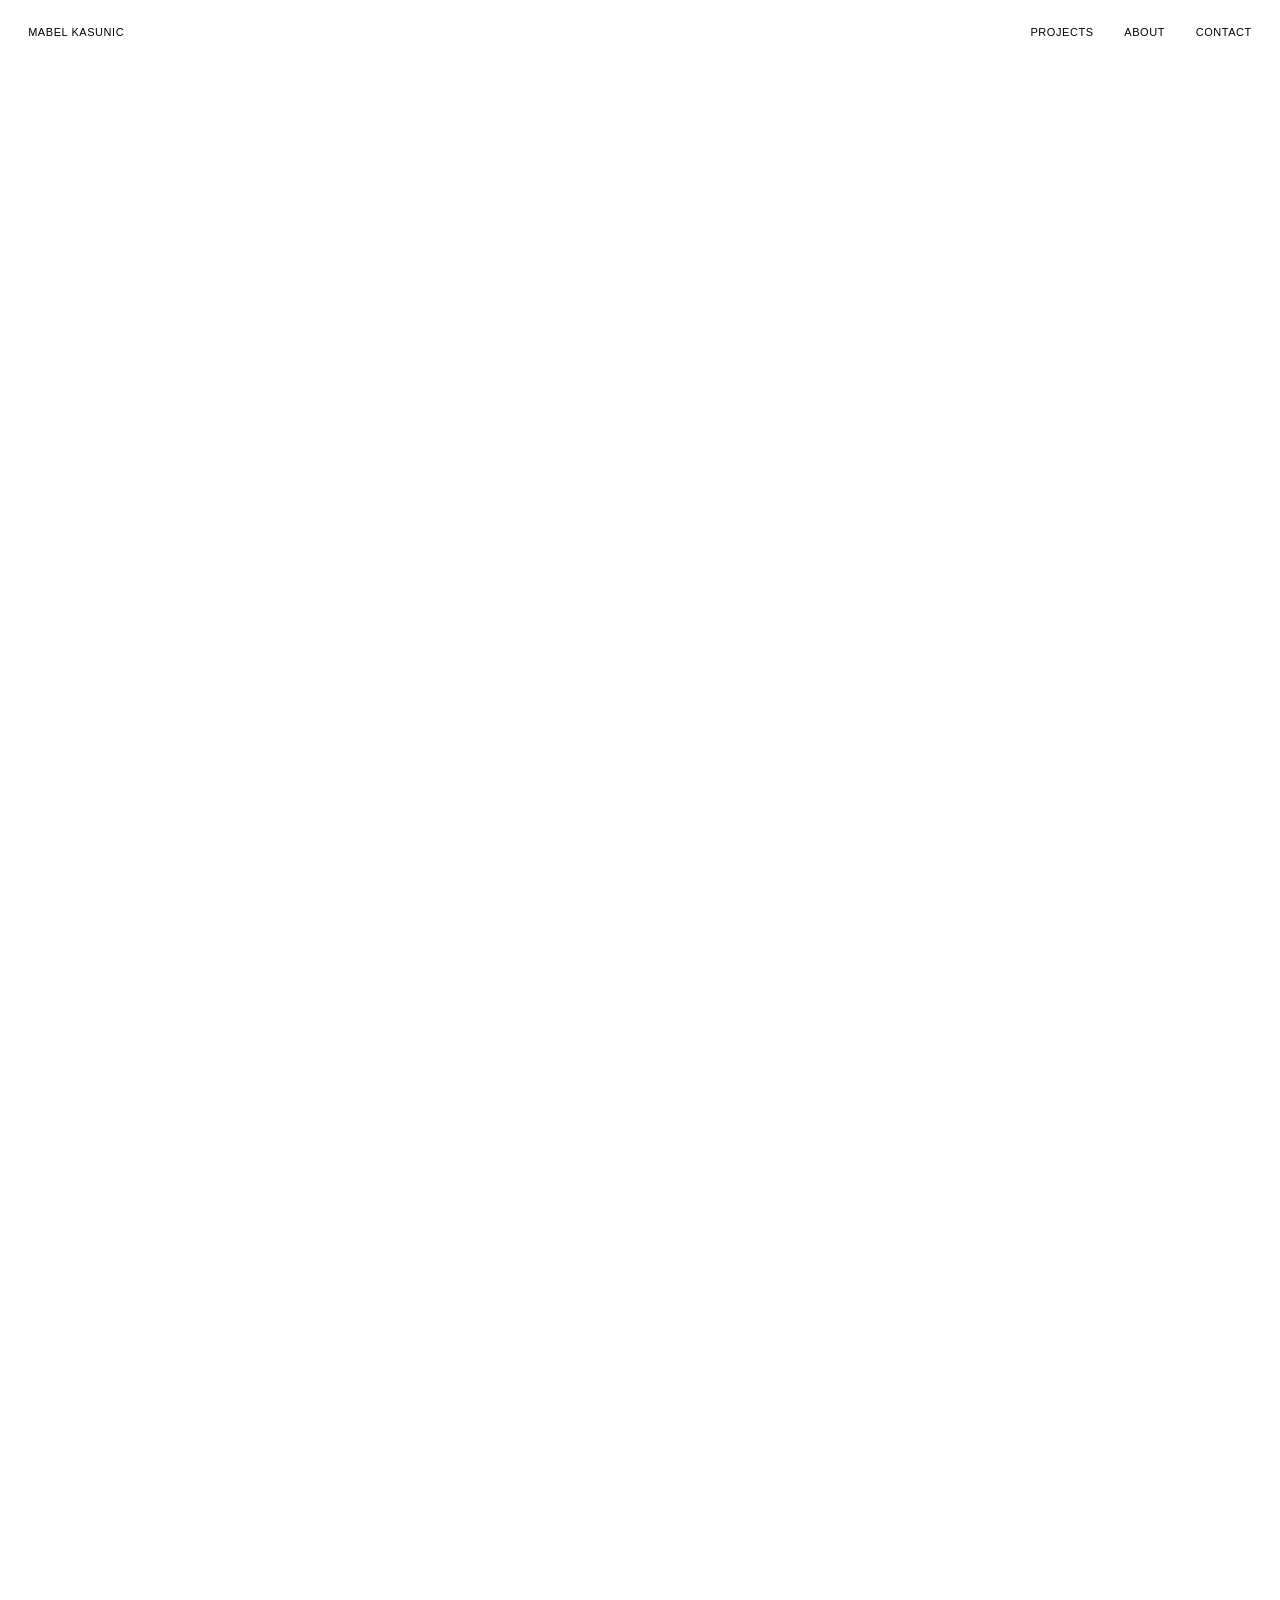
==== index.html @ e19eed20 "Link LinkedIn in footer to profile Co-Authored-By: Claude Opus 5.5 <noreply@anthropic.com> Claude-Se" ====
<!doctype html>
<html lang="en" class="no-js">
<head>
  <meta charset="utf-8">
  <meta name="viewport" content="width=device-width, initial-scale=1">
  <title>Mabel Kasunic — Product Designer</title>
  <meta name="description" content="Mabel Kasunic is a product designer and recent graduate of OCAD University.">
  <link rel="stylesheet" href="css/base.css">
  <link rel="stylesheet" href="css/home.css">
</head>
<body>
<div class="site" id="top">
  <a class="skip" href="#projects">Skip to projects</a>

  <!-- Loading screen (removed by js/main.js after it plays) -->
  <div class="loader" role="status" aria-label="Loading Mabel Kasunic portfolio">
    <div class="loader-inner">
      <div class="loader-name" aria-hidden="true">
        <span class="loader-clip"><span>Mabel</span></span>
        <span class="loader-clip"><span>Kasunic</span></span>
      </div>
      <div class="loader-bar" aria-hidden="true"><span></span></div>
      <div class="loader-meta" aria-hidden="true"><span>Product Design</span><span>Portfolio</span></div>
    </div>
  </div>

  <header class="wrap cols header">
    <a class="brand small hit" href="#top"><span class="ul">Mabel Kasunic</span></a>
    <nav class="nav-wrap" aria-label="Primary">
      <ul class="nav small">
        <li><a class="hit" href="#projects"><span class="ul">Projects</span></a></li>
        <li><a class="hit" href="#about"><span class="ul">About</span></a></li>
        <li><a class="hit" href="#contact"><span class="ul">Contact</span></a></li>
      </ul>
    </nav>
  </header>
  <div class="header-space" aria-hidden="true"></div>

  <main>
    <!-- Hero -->
    <section class="wrap hero" aria-labelledby="hero-name">
      <h1 class="name" id="hero-name">
        <span class="line"><span>MABEL</span></span>
        <span class="line"><span>KASUNIC</span></span>
      </h1>
      <figure class="hero-media">
        <img src="images/hero.jpg" alt="Mabel Kasunic sitting on a tiled wall under pink bougainvillea, overlooking terracotta rooftops and the sea">
      </figure>
      <div class="cols hero-row rv">
        <p class="hero-label small"><span>Product Designer</span><span class="mute">OCAD University 2026</span></p>
        <div class="bio">
          <p>A creative thinker passionate about bringing brands to life through thoughtful storytelling, meaningful experiences, and a strong understanding of people. With a background in design and strategy, I enjoy exploring what makes people connect with brands and turning those insights into ideas that feel authentic, engaging, and purposeful. I believe the best work starts with curiosity, empathy, and a willingness to see things differently.</p>
        </div>
        <div class="hero-cta small"><a class="hit" href="#projects"><span class="ul">Work <span class="arrow" aria-hidden="true">↓</span></span></a></div>
      </div>
    </section>

    <!-- Projects — to add one, copy an <article> block and change its link, image, title and category -->
    <section class="wrap projects" id="projects" aria-labelledby="projects-title">
      <div class="cols section-head rv">
        <h2 class="section-title" id="projects-title">Projects</h2>
        <span class="section-count small mute">Items (02)</span>
      </div>
      <div class="grid">

        <article class="card rv">
          <a class="card-link" href="https://mabelkasunic.github.io/ShopifyFront/">
            <div class="media">
              <img class="media-img" src="images/shopify-front.jpg" alt="A hand holding a laptop up against a dusk sky, its screen showing the Shopify Front logo" loading="lazy">
              <span class="tag" aria-hidden="true">Product Design</span>
            </div>
            <div class="meta">
              <span class="num">01</span>
              <h3 class="title"><span class="roll"><span class="roll-a">Shopify Front</span><span class="roll-b" aria-hidden="true">Shopify Front</span></span></h3>
              <span class="cat">Product Design</span>
            </div>
          </a>
        </article>

        <article class="card rv d1">
          <a class="card-link" href="techtank.html">
            <div class="media">
              <img class="media-img" src="images/techtank-cover-symbol.jpg" alt="The white TechTank symbol floating over a calm, misty sea" loading="lazy">
              <span class="tag" aria-hidden="true">Industrial Design</span>
            </div>
            <div class="meta">
              <span class="num">02</span>
              <h3 class="title"><span class="roll"><span class="roll-a">TechTank</span><span class="roll-b" aria-hidden="true">TechTank</span></span></h3>
              <span class="cat">Industrial Design</span>
            </div>
          </a>
        </article>

      </div>
    </section>

    <!-- About -->
    <section class="wrap about-wrap" id="about" aria-labelledby="about-title">
      <div class="cols about rv">
        <h2 class="about-label small" id="about-title">About</h2>
        <p class="about-text">Mabel Kasunic is a product designer and recent graduate of OCAD University. <span class="soft">Her work explores the intersection of physical and digital experiences, systems thinking, and human behaviour.</span></p>
      </div>
    </section>
  </main>

  <!-- Contact -->
  <footer class="wrap" id="contact">
    <div class="footer rv">
      <div class="cols footer-top">
        <h2 class="footer-label small">Contact</h2>
        <a class="mail-big" href="mailto:mabelkasunicdesign@gmail.com">mabelkasunicdesign@gmail.com<span class="arrow" aria-hidden="true">↗</span></a>
      </div>
      <div class="cols footer-bottom small">
        <span class="copy mute">© <span data-year>2026</span> Mabel Kasunic</span>
        <ul class="links">
          <li><a class="hit" href="https://www.linkedin.com/in/mabel-kasunic-691913256/" target="_blank" rel="noopener"><span class="ul">LinkedIn</span></a></li>
          <li><a class="hit" href="https://www.instagram.com/"><span class="ul">Instagram</span></a></li>
          <li><a class="hit" href="resume.html"><span class="ul">Résumé</span></a></li>
        </ul>
        <a class="top hit" href="#top"><span class="ul">Back to top ↑</span></a>
      </div>
    </div>
  </footer>
</div>
<script src="js/main.js"></script>
</body>
</html>
---- css/base.css ----
/* ==========================================================================
   Base — shared by every page
   Type: Helvetica Neue LT Pro first. If you have the licensed web font files,
   add an @font-face rule here; otherwise the stack falls back to Helvetica Neue
   / Helvetica, which look almost identical.
   ========================================================================== */

:root {
  --ink: #0A0A0A;
  --paper: #FFFFFF;
  --rule: #E6E6E6;
  --mute: #6E6E6E;
  --ease: cubic-bezier(.22, .8, .2, 1);
  --ease-io: cubic-bezier(.76, 0, .24, 1);
  --pad: clamp(16px, 2.2vw, 32px);
  --gut: clamp(12px, 1.25vw, 20px);
}

*, *::before, *::after { box-sizing: border-box; }

html { scroll-behavior: smooth; }

body {
  margin: 0;
  background: var(--paper);
  color: var(--ink);
  font-family: "Helvetica Neue LT Pro", "Helvetica Neue", Helvetica, Arial, sans-serif;
  font-size: 15px;
  line-height: 1.45;
  -webkit-font-smoothing: antialiased;
  -moz-osx-font-smoothing: grayscale;
  text-rendering: optimizeLegibility;
  font-kerning: normal;
}

a { color: var(--ink); text-decoration: none; }
img { max-width: 100%; }
::selection { background: var(--ink); color: var(--paper); }
:focus-visible { outline: 1px solid var(--ink); outline-offset: 6px; }

.wrap { max-width: 1920px; margin: 0 auto; padding-left: var(--pad); padding-right: var(--pad); }
.cols { display: grid; grid-template-columns: repeat(12, minmax(0, 1fr)); column-gap: var(--gut); }

.skip { position: absolute; left: 16px; top: -60px; z-index: 200; background: var(--ink); color: var(--paper); padding: 12px 16px; font-size: 12px; transition: top .2s; }
.skip:focus { top: 16px; color: var(--paper); }
.sr-only { position: absolute; width: 1px; height: 1px; overflow: hidden; clip: rect(0 0 0 0); white-space: nowrap; margin: -1px; }

/* Small type + link underline */
.small { font-size: 11px; font-weight: 500; letter-spacing: .05em; text-transform: uppercase; line-height: 1.35; }
.mute { color: var(--mute); }
.ul { position: relative; }
.ul::after { content: ""; position: absolute; left: 0; right: 0; bottom: -2px; height: 1px; background: currentColor; transform: scaleX(0); transform-origin: right; transition: transform .5s var(--ease); }
.ul:hover::after, .ul:focus-visible::after, a:hover > .ul::after, a:focus-visible > .ul::after { transform: scaleX(1); transform-origin: left; }
.hit { display: inline-flex; align-items: center; min-height: 44px; }
.arrow { display: inline-block; transition: transform .45s var(--ease); }

/* Header: fixed and transparent; difference blending keeps it black on light areas and white on dark ones */
.header { position: fixed; top: 0; left: 0; right: 0; z-index: 50; align-items: center; min-height: 64px; padding-top: 8px; padding-bottom: 8px; color: #FFFFFF; mix-blend-mode: difference; pointer-events: none; }
.header a, .header a:hover { color: #FFFFFF; pointer-events: auto; }
.header :focus-visible { outline-color: #FFFFFF; }
.header-space { height: 64px; }
.brand { grid-column: 1 / span 6; justify-self: start; }
.nav-wrap { grid-column: 7 / -1; }
.nav { display: flex; justify-content: flex-end; gap: clamp(20px, 2.4vw, 40px); list-style: none; margin: 0; padding: 0; }

/* Scroll reveal (js/main.js adds .is-in) */
.rv { opacity: 0; transform: translateY(24px); transition: opacity 1s var(--ease), transform 1s var(--ease); }
.rv.is-in { opacity: 1; transform: none; }
.rv.d1 { transition-delay: .1s; }
.no-js .rv { opacity: 1; transform: none; }

@media (max-width: 640px) {
  .brand { grid-column: 1 / span 5; }
  .nav-wrap { grid-column: 6 / -1; }
  .nav { gap: 16px; }
}

@media (prefers-reduced-motion: reduce) {
  html { scroll-behavior: auto; }
  *, *::before, *::after { animation-duration: .01ms !important; animation-delay: 0s !important; transition-duration: .01ms !important; transition-delay: 0s !important; }
  .rv { opacity: 1; transform: none; }
}
---- css/home.css ----
/* ==========================================================================
   Home page (index.html)
   ========================================================================== */

/* Loading screen */
.loader { position: fixed; inset: 0; z-index: 100; background: var(--paper); display: flex; align-items: center; justify-content: center; transition: transform .9s var(--ease-io); }
.loader.is-out { transform: translateY(-100%); }
.loader-inner { display: flex; flex-direction: column; gap: 18px; width: min(320px, 70vw); }
.loader-name { display: flex; gap: .3em; font-size: 15px; font-weight: 500; letter-spacing: .02em; text-transform: uppercase; line-height: 1.3; }
.loader-clip { display: block; overflow: hidden; }
.loader-clip > span { display: block; transform: translateY(105%); animation: rise .8s var(--ease) forwards; }
.loader-clip:nth-child(2) > span { animation-delay: .08s; }
.loader-bar { height: 1px; background: #E2E2E2; overflow: hidden; }
.loader-bar > span { display: block; height: 100%; background: var(--ink); transform: scaleX(0); transform-origin: left; animation: fill 1.2s .2s var(--ease-io) forwards; }
.loader-meta { display: flex; justify-content: space-between; font-size: 11px; letter-spacing: .06em; text-transform: uppercase; color: #6B6B6B; opacity: 0; animation: fade .6s .35s forwards; }
@keyframes rise { to { transform: translateY(0); } }
@keyframes fill { to { transform: scaleX(1); } }
@keyframes fade { to { opacity: 1; } }

/* Hero */
.hero { padding-top: clamp(56px, 11vw, 180px); padding-bottom: clamp(64px, 8vw, 128px); }
/* The name was set to 183px on the canvas; this keeps 183px on large screens and scales down so it never runs off a phone. */
.name { margin: 0 0 0 -.04em; font-weight: 500; font-size: min(183px, calc((100vw - 2 * var(--pad)) / 7.45)); line-height: 1; letter-spacing: -.05em; white-space: nowrap; display: flex; gap: .2em; }
.line { display: block; overflow: hidden; padding-top: .06em; padding-bottom: .04em; padding-right: .02em; }
.line > span { display: block; transform: translateY(110%); transition: transform 1.15s var(--ease); }
.line:nth-child(2) > span { transition-delay: .06s; }
.is-ready .line > span { transform: translateY(0); }
.hero-media { margin: clamp(16px, 2vw, 32px) 0 0; position: relative; overflow: hidden; aspect-ratio: 16 / 9; background: #F3F3F2; clip-path: inset(100% 0 0 0); transition: clip-path 1.3s .15s var(--ease-io); }
.hero-media img { position: absolute; inset: 0; width: 100%; height: 100%; object-fit: cover; object-position: 35% 55%; display: block; transform: scale(1.12); transition: transform 1.8s .15s var(--ease); }
.is-ready .hero-media { clip-path: inset(0 0 0 0); }
.is-ready .hero-media img { transform: scale(1); }
.hero-row { margin-top: clamp(40px, 5vw, 80px); padding-top: 16px; border-top: 1px solid var(--ink); row-gap: 24px; }
.hero-label { grid-column: 1 / span 3; margin: 0; display: flex; flex-direction: column; gap: 2px; }
.bio { grid-column: 7 / span 5; display: flex; flex-direction: column; gap: 28px; }
.bio p { margin: 0; font-size: clamp(16px, 1.3vw, 20px); line-height: 1.42; letter-spacing: -.006em; font-weight: 400; max-width: 36em; text-wrap: pretty; }
.hero-cta { grid-column: 12 / span 1; display: flex; justify-content: flex-end; align-items: flex-start; }
.hero-cta a:hover .arrow { transform: translateY(3px); }

/* Projects */
.projects { padding-bottom: clamp(96px, 12vw, 200px); }
.section-head { align-items: end; padding-bottom: 14px; border-bottom: 1px solid var(--rule); margin-bottom: var(--gut); }
.section-title { grid-column: 1 / span 9; margin: 0; font-size: clamp(36px, 5.2vw, 96px); font-weight: 500; letter-spacing: -.045em; line-height: 1; padding-top: .06em; }
.section-count { grid-column: 10 / -1; text-align: right; padding-bottom: .4em; }
.grid { display: grid; grid-template-columns: repeat(2, minmax(0, 1fr)); column-gap: var(--gut); row-gap: clamp(48px, 6vw, 104px); }
.card-link { display: flex; flex-direction: column; gap: 12px; }
.media { position: relative; overflow: hidden; background: #F3F3F2; aspect-ratio: 3 / 2; }
.media-img { position: absolute; inset: 0; width: 100%; height: 100%; object-fit: cover; display: block; transform: scale(1.06); transition: transform 1.6s var(--ease); }
.card.is-in .media-img { transform: scale(1); }
.card.is-in .card-link:hover .media-img, .card.is-in .card-link:focus-visible .media-img { transform: scale(1.03); transition-duration: 1.1s; }
.tag { position: absolute; right: 12px; bottom: 12px; background: var(--paper); padding: 5px 8px; font-size: 10px; font-weight: 500; letter-spacing: .06em; text-transform: uppercase; line-height: 1.3; opacity: 0; transform: translateY(6px); transition: opacity .45s var(--ease), transform .45s var(--ease); }
.card-link:hover .tag, .card-link:focus-visible .tag { opacity: 1; transform: none; }
.meta { display: grid; grid-template-columns: minmax(0, 1fr) auto; align-items: baseline; column-gap: 16px; row-gap: 2px; padding-bottom: 12px; border-bottom: 1px solid var(--rule); transition: border-color .5s var(--ease); }
.card-link:hover .meta, .card-link:focus-visible .meta { border-color: var(--ink); }
.num { grid-column: 1 / -1; font-size: 11px; color: var(--mute); font-variant-numeric: tabular-nums; letter-spacing: .02em; }
.title { margin: 0; font-size: 13px; font-weight: 500; letter-spacing: .03em; text-transform: uppercase; line-height: 1.3; }
.roll { display: inline-grid; overflow: hidden; vertical-align: top; }
.roll > span { grid-area: 1 / 1; transition: transform .55s var(--ease); }
.roll-b { transform: translateY(105%); }
.card-link:hover .roll-a, .card-link:focus-visible .roll-a { transform: translateY(-105%); }
.card-link:hover .roll-b, .card-link:focus-visible .roll-b { transform: translateY(0); }
.cat { font-size: 11px; color: var(--mute); text-align: right; letter-spacing: .02em; }

/* About */
.about-wrap { padding-bottom: clamp(96px, 12vw, 200px); }
.about { padding-top: 16px; border-top: 1px solid var(--rule); row-gap: 24px; }
.about-label { grid-column: 1 / span 3; margin: 0; }
.about-text { grid-column: 4 / span 8; margin: 0; font-size: clamp(24px, 2.7vw, 44px); line-height: 1.12; letter-spacing: -.032em; font-weight: 400; text-wrap: pretty; max-width: 22em; }
.about-text .soft { color: var(--mute); }

/* Footer */
.footer { border-top: 1px solid var(--ink); padding-top: 16px; padding-bottom: 20px; display: flex; flex-direction: column; gap: clamp(64px, 9vw, 160px); }
.footer-top { row-gap: 24px; }
.footer-label { grid-column: 1 / span 3; margin: 0; }
.mail-big { grid-column: 4 / -1; justify-self: start; font-size: clamp(26px, 3.9vw, 64px); font-weight: 500; letter-spacing: -.04em; line-height: 1.05; display: inline-flex; align-items: baseline; gap: .2em; position: relative; overflow-wrap: anywhere; padding-bottom: .06em; }
.mail-big::after { content: ""; position: absolute; left: 0; right: 0; bottom: 0; height: 1px; background: var(--ink); transform: scaleX(0); transform-origin: right; transition: transform .7s var(--ease); }
.mail-big:hover::after, .mail-big:focus-visible::after { transform: scaleX(1); transform-origin: left; }
.mail-big .arrow { font-size: .55em; transition: transform .5s var(--ease); }
.mail-big:hover .arrow { transform: translate(4px, -4px); }
.footer-bottom { align-items: center; row-gap: 8px; }
.links { grid-column: 4 / span 6; display: flex; gap: clamp(20px, 2.4vw, 40px); flex-wrap: wrap; list-style: none; margin: 0; padding: 0; }
.copy { grid-column: 1 / span 3; }
.top { grid-column: 10 / -1; justify-self: end; }

@media (max-width: 900px) {
  .bio { grid-column: 4 / -1; }
  .hero-cta { grid-column: 4 / -1; justify-content: flex-start; }
}
@media (max-width: 640px) {
  .hero-label, .bio, .hero-cta, .about-label, .about-text, .footer-label, .mail-big, .section-title, .section-count, .links, .copy, .top { grid-column: 1 / -1; }
  .section-count { text-align: left; }
  .top { justify-self: start; }
  .grid { grid-template-columns: minmax(0, 1fr); }
  .hero-media { aspect-ratio: 4 / 5; }
  .hero-media img { object-position: 30% 50%; }
  .tag { opacity: 1; transform: none; }
}
@media (hover: none) { .tag { opacity: 1; transform: none; } }
@media (prefers-reduced-motion: reduce) {
  .line > span { transform: none; }
  .hero-media { clip-path: none; }
  .hero-media img, .media-img { transform: none; }
}
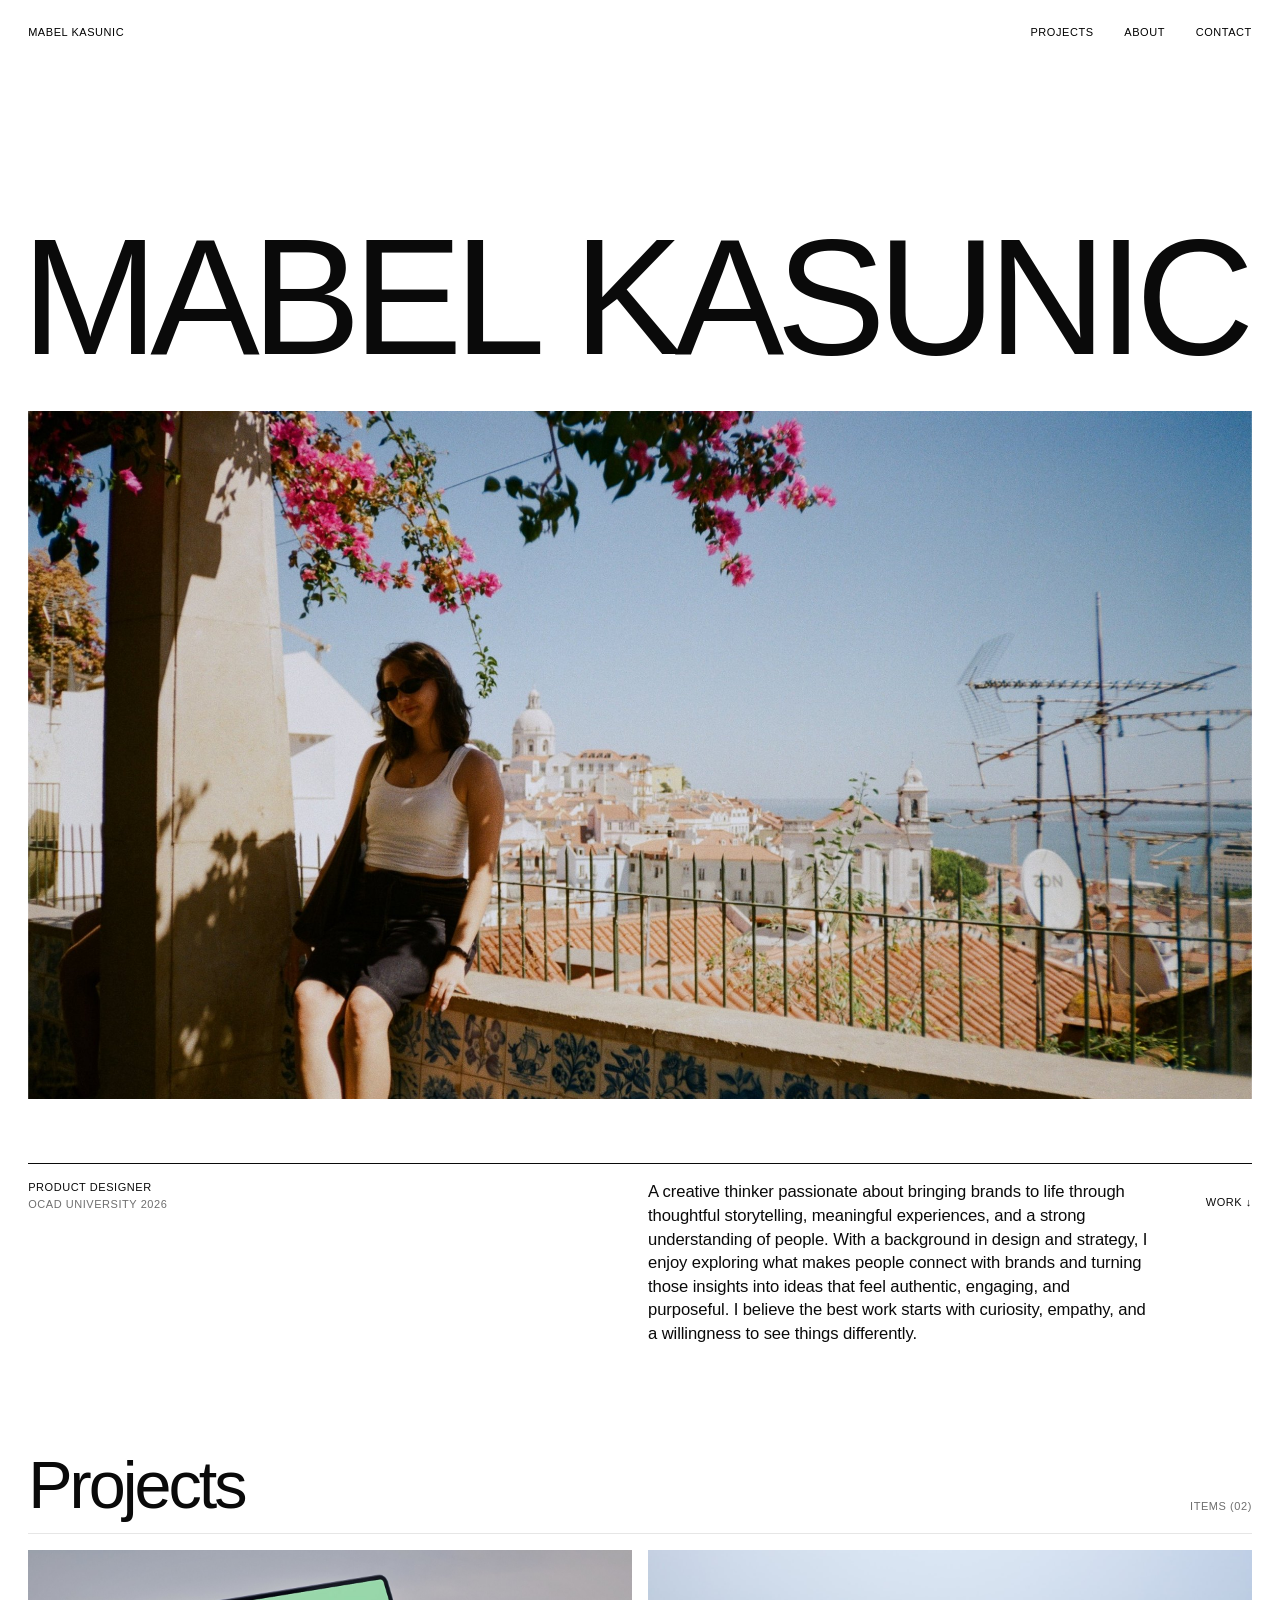
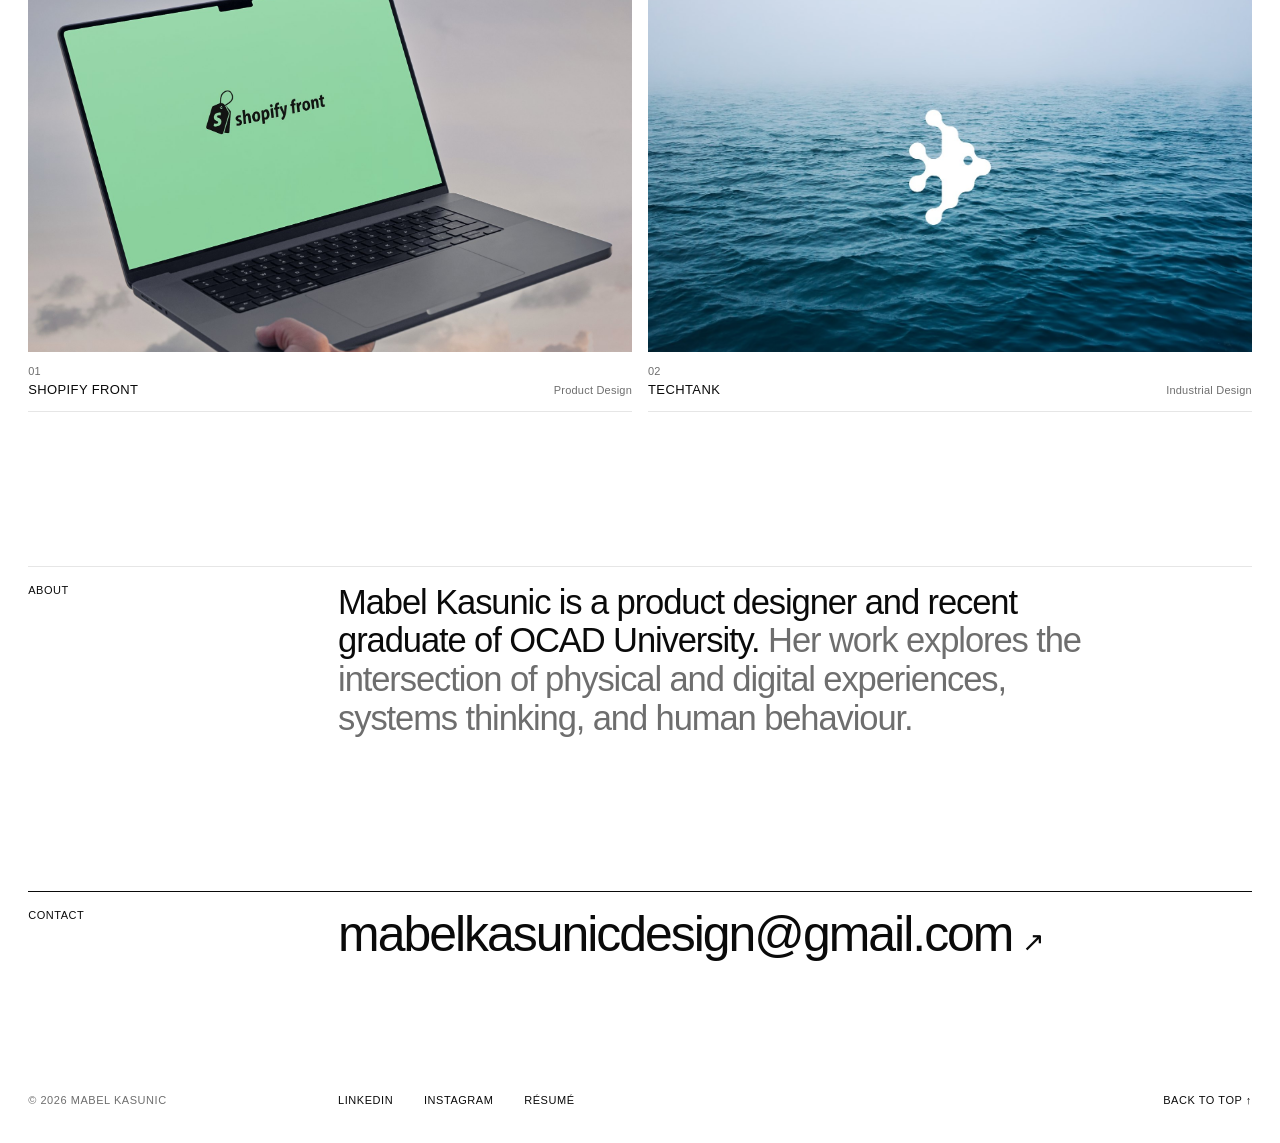
==== commit cd1f35fe: "Add hover underline to home page name A hand-drawn brush stroke under "MABEL KASUNIC" wipes in from " ====
--- a/index.html
+++ b/index.html
@@ -29,7 +29,7 @@
     <nav class="nav-wrap" aria-label="Primary">
       <ul class="nav small">
         <li><a class="hit" href="#projects"><span class="ul">Projects</span></a></li>
-        <li><a class="hit" href="#about"><span class="ul">About</span></a></li>
+        <li><a class="hit" href="about.html"><span class="ul">About</span></a></li>
         <li><a class="hit" href="#contact"><span class="ul">Contact</span></a></li>
       </ul>
     </nav>
@@ -42,6 +42,7 @@
       <h1 class="name" id="hero-name">
         <span class="line"><span>MABEL</span></span>
         <span class="line"><span>KASUNIC</span></span>
+        <img class="name-underline" src="images/name-underline.png" alt="" aria-hidden="true" draggable="false">
       </h1>
       <figure class="hero-media">
         <img src="images/hero.jpg" alt="Mabel Kasunic sitting on a tiled wall under pink bougainvillea, overlooking terracotta rooftops and the sea">
--- a/css/base.css
+++ b/css/base.css
@@ -74,6 +74,18 @@
   .nav-wrap { grid-column: 6 / -1; }
   .nav { gap: 16px; }
 }
+/* Small phones: name and links share the row without touching */
+@media (max-width: 480px) {
+  .header { grid-template-columns: auto minmax(0, 1fr); column-gap: 16px; }
+  .brand { grid-column: 1; }
+  .nav-wrap { grid-column: 2; }
+  .nav { gap: 14px; }
+  .header .small { font-size: 10px; letter-spacing: .04em; }
+}
+@media (max-width: 340px) {
+  .nav { gap: 10px; }
+  .header .small { letter-spacing: .02em; }
+}
 
 @media (prefers-reduced-motion: reduce) {
   html { scroll-behavior: auto; }
--- a/css/home.css
+++ b/css/home.css
@@ -19,12 +19,17 @@
 
 /* Hero */
 .hero { padding-top: clamp(56px, 11vw, 180px); padding-bottom: clamp(64px, 8vw, 128px); }
-/* The name was set to 183px on the canvas; this keeps 183px on large screens and scales down so it never runs off a phone. */
-.name { margin: 0 0 0 -.04em; font-weight: 500; font-size: min(183px, calc((100vw - 2 * var(--pad)) / 7.45)); line-height: 1; letter-spacing: -.05em; white-space: nowrap; display: flex; gap: .2em; }
+/* The name always fills the content width: it scales down on phones and up on large screens (capped at 250px). */
+.name { margin: 0 0 0 -.04em; font-weight: 500; font-size: min(250px, calc((100vw - 2 * var(--pad)) / 7.45)); line-height: 1; letter-spacing: -.05em; white-space: nowrap; display: flex; gap: .2em; }
 .line { display: block; overflow: hidden; padding-top: .06em; padding-bottom: .04em; padding-right: .02em; }
 .line > span { display: block; transform: translateY(110%); transition: transform 1.15s var(--ease); }
 .line:nth-child(2) > span { transition-delay: .06s; }
 .is-ready .line > span { transform: translateY(0); }
+/* Hand-drawn underline under the name: wipes in left to right on hover */
+.name { position: relative; isolation: isolate; }
+.name-underline { position: absolute; left: 0; top: .95em; width: 100%; height: .12em; z-index: -1; pointer-events: none; user-select: none; clip-path: inset(0 100% 0 0); transition: clip-path .7s cubic-bezier(.65, 0, .35, 1); }
+.name:hover .name-underline { clip-path: inset(0 0 0 0); }
+@media (hover: none) { .name-underline { clip-path: inset(0 0 0 0); } }
 .hero-media { margin: clamp(16px, 2vw, 32px) 0 0; position: relative; overflow: hidden; aspect-ratio: 16 / 9; background: #F3F3F2; clip-path: inset(100% 0 0 0); transition: clip-path 1.3s .15s var(--ease-io); }
 .hero-media img { position: absolute; inset: 0; width: 100%; height: 100%; object-fit: cover; object-position: 35% 55%; display: block; transform: scale(1.12); transition: transform 1.8s .15s var(--ease); }
 .is-ready .hero-media { clip-path: inset(0 0 0 0); }
@@ -93,6 +98,8 @@
   .hero-media { aspect-ratio: 4 / 5; }
   .hero-media img { object-position: 30% 50%; }
   .tag { opacity: 1; transform: none; }
+  /* Email scales to stay on one line */
+  .mail-big { font-size: calc((100vw - 2 * var(--pad)) / 15.8); white-space: nowrap; overflow-wrap: normal; }
 }
 @media (hover: none) { .tag { opacity: 1; transform: none; } }
 @media (prefers-reduced-motion: reduce) {
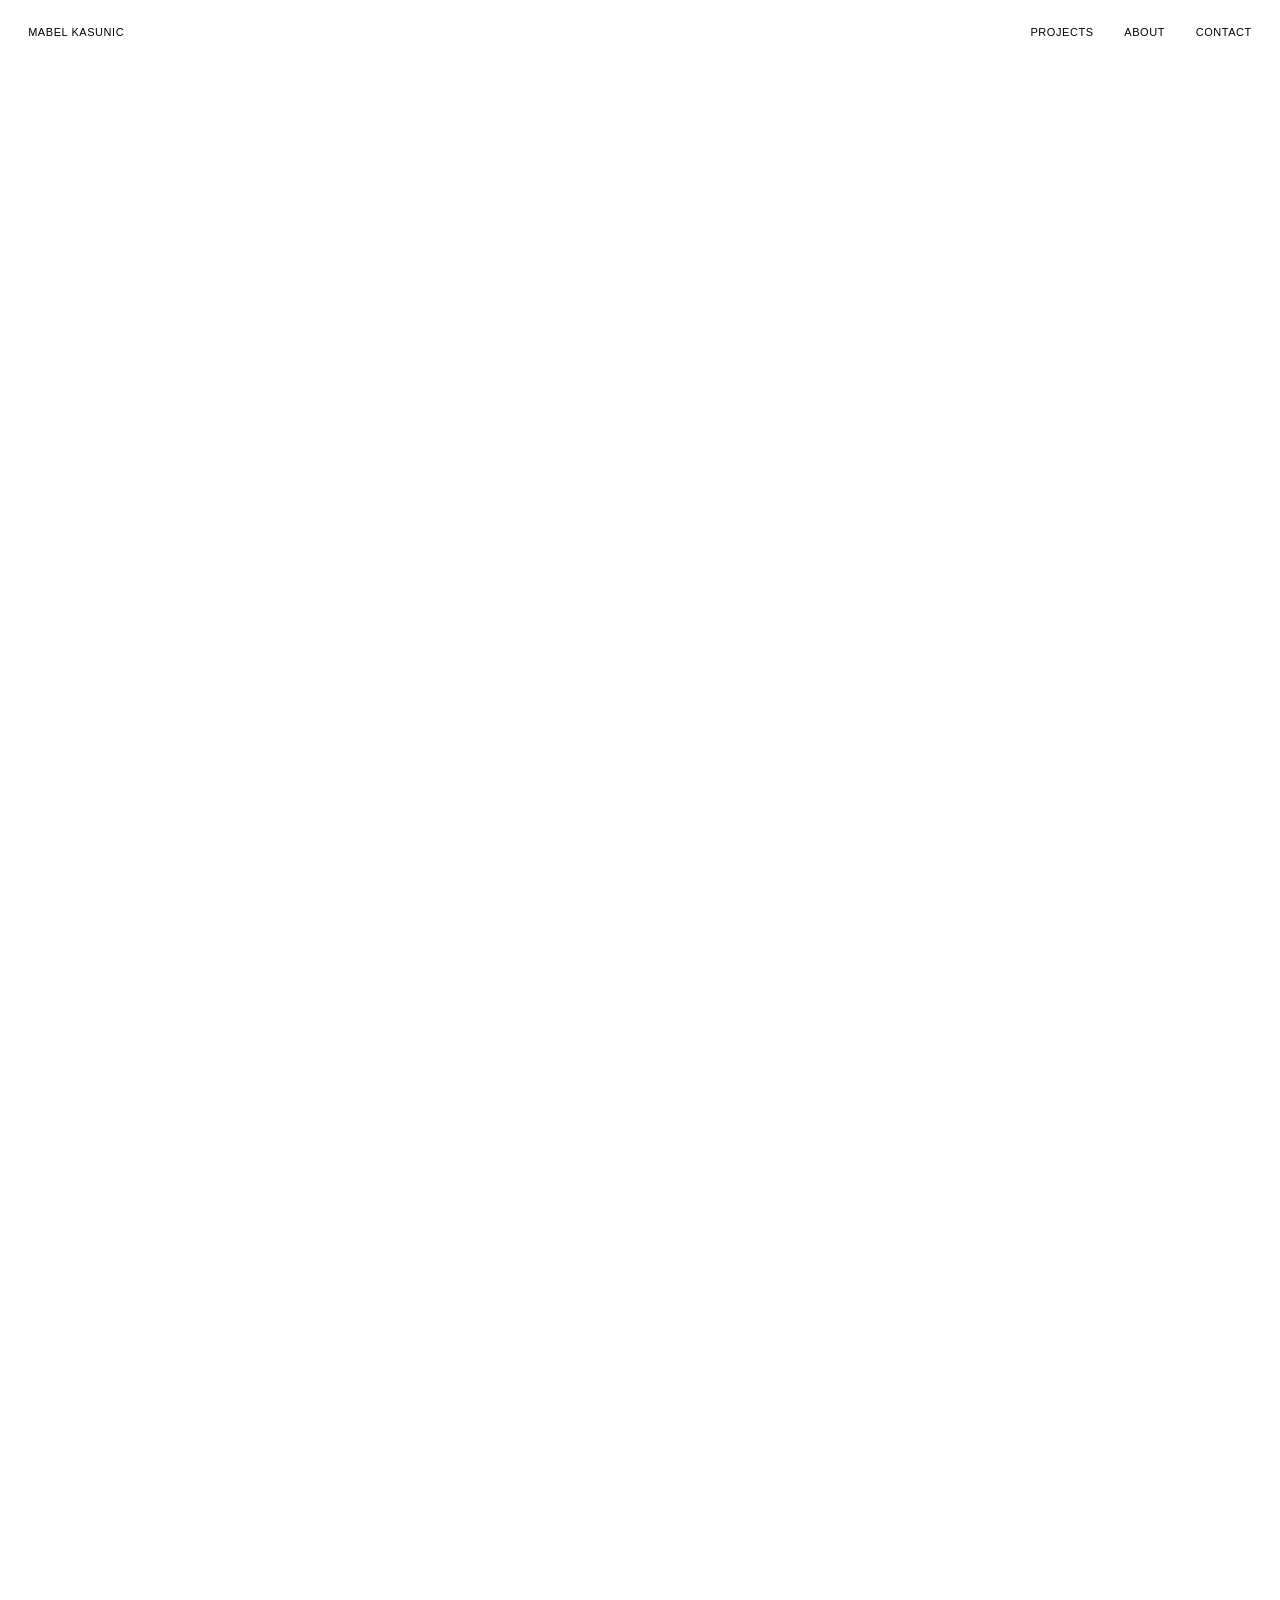
==== commit 05b16dfb: "Remove hover underline from home page name Co-Authored-By: Claude Opus 5.5 <noreply@anthropic.com> C" ====
--- a/index.html
+++ b/index.html
@@ -42,7 +42,6 @@
       <h1 class="name" id="hero-name">
         <span class="line"><span>MABEL</span></span>
         <span class="line"><span>KASUNIC</span></span>
-        <img class="name-underline" src="images/name-underline.png" alt="" aria-hidden="true" draggable="false">
       </h1>
       <figure class="hero-media">
         <img src="images/hero.jpg" alt="Mabel Kasunic sitting on a tiled wall under pink bougainvillea, overlooking terracotta rooftops and the sea">
--- a/css/home.css
+++ b/css/home.css
@@ -25,11 +25,6 @@
 .line > span { display: block; transform: translateY(110%); transition: transform 1.15s var(--ease); }
 .line:nth-child(2) > span { transition-delay: .06s; }
 .is-ready .line > span { transform: translateY(0); }
-/* Hand-drawn underline under the name: wipes in left to right on hover */
-.name { position: relative; isolation: isolate; }
-.name-underline { position: absolute; left: 0; top: .95em; width: 100%; height: .12em; z-index: -1; pointer-events: none; user-select: none; clip-path: inset(0 100% 0 0); transition: clip-path .7s cubic-bezier(.65, 0, .35, 1); }
-.name:hover .name-underline { clip-path: inset(0 0 0 0); }
-@media (hover: none) { .name-underline { clip-path: inset(0 0 0 0); } }
 .hero-media { margin: clamp(16px, 2vw, 32px) 0 0; position: relative; overflow: hidden; aspect-ratio: 16 / 9; background: #F3F3F2; clip-path: inset(100% 0 0 0); transition: clip-path 1.3s .15s var(--ease-io); }
 .hero-media img { position: absolute; inset: 0; width: 100%; height: 100%; object-fit: cover; object-position: 35% 55%; display: block; transform: scale(1.12); transition: transform 1.8s .15s var(--ease); }
 .is-ready .hero-media { clip-path: inset(0 0 0 0); }
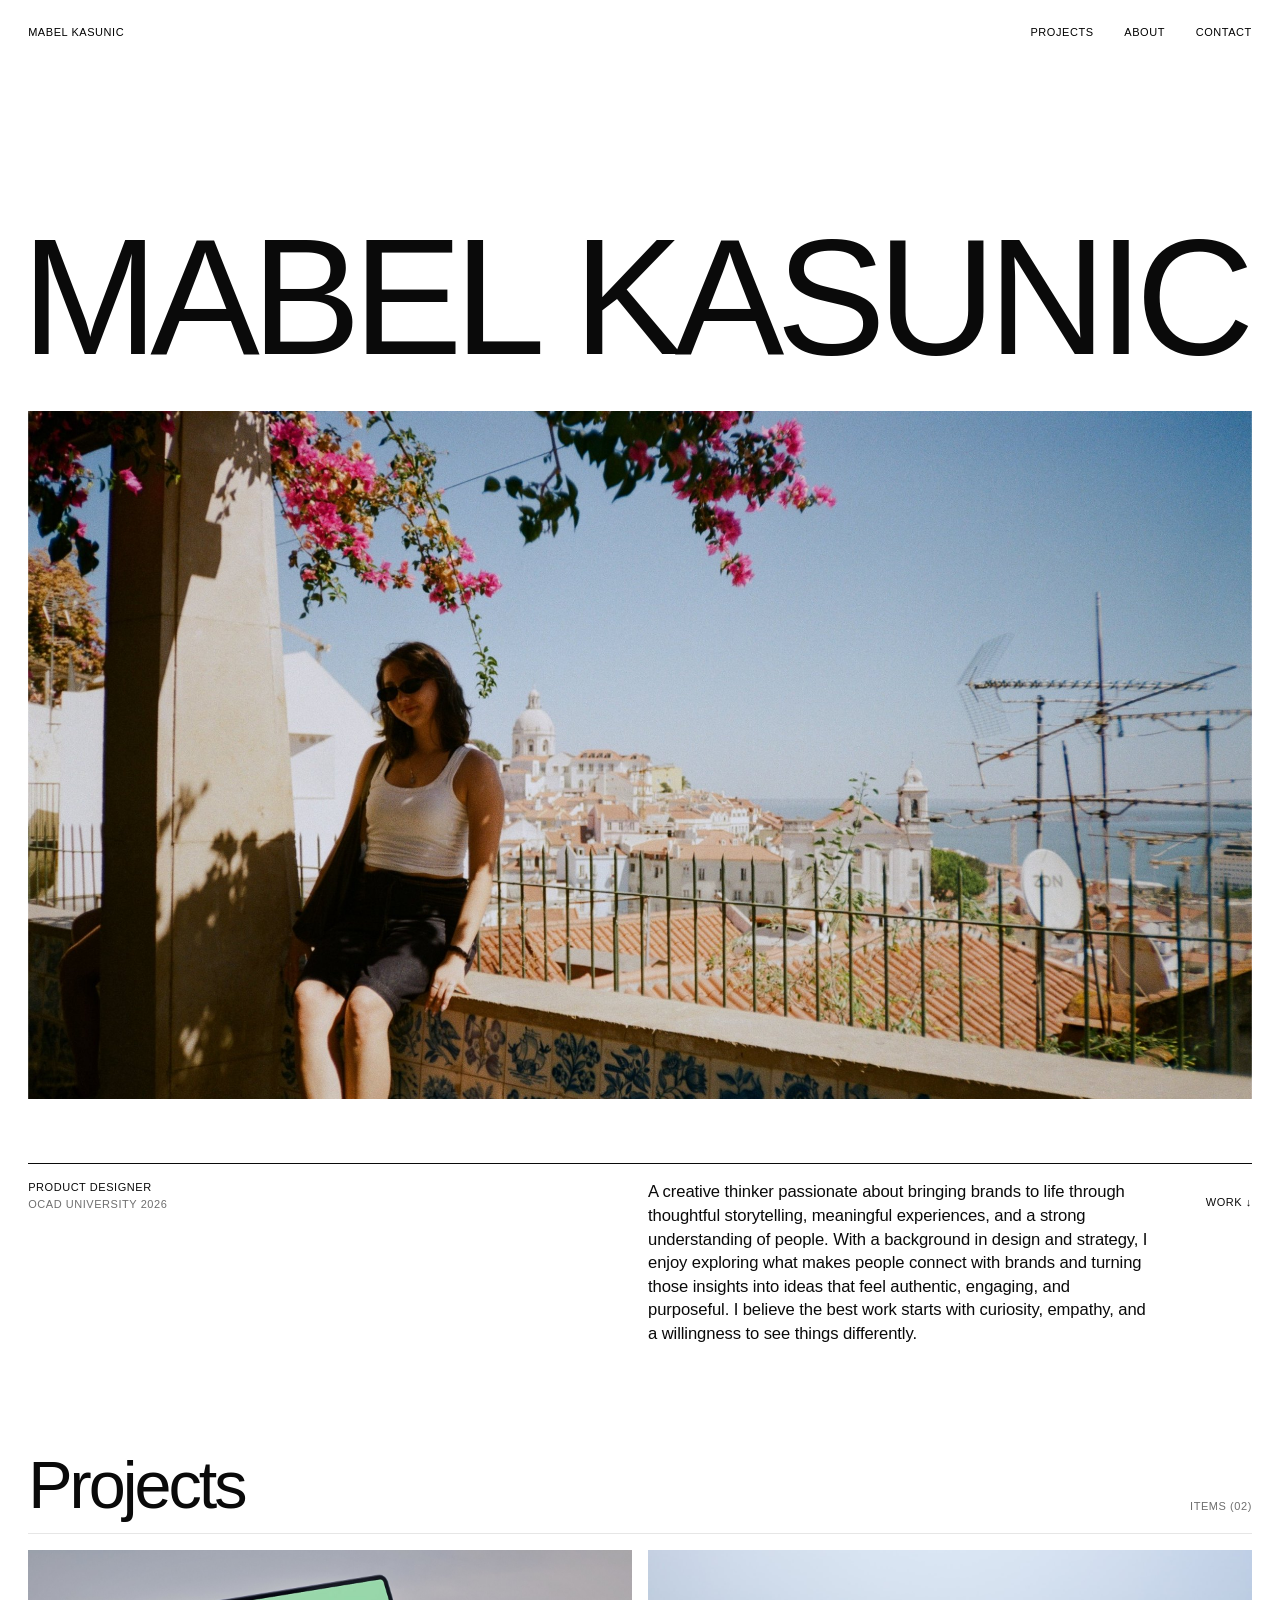
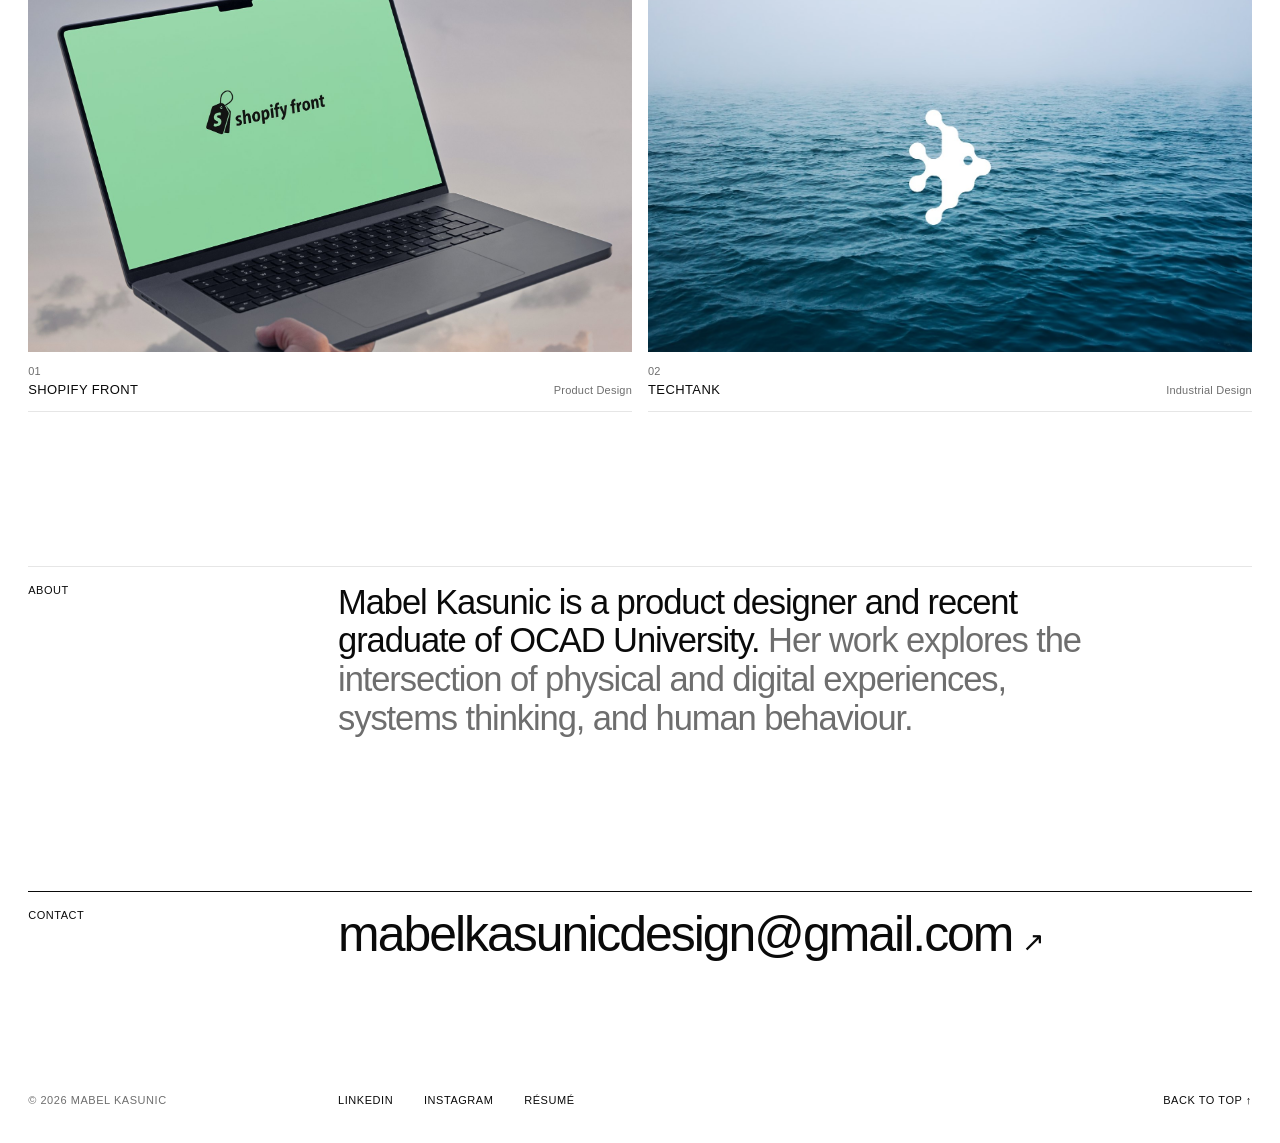
==== commit 3e6683b5: "Add hover underline to home page name (new brush stroke) The new hand-drawn stroke under "MABEL KASU" ====
--- a/index.html
+++ b/index.html
@@ -42,6 +42,7 @@
       <h1 class="name" id="hero-name">
         <span class="line"><span>MABEL</span></span>
         <span class="line"><span>KASUNIC</span></span>
+        <img class="name-underline" src="images/name-underline.png" alt="" aria-hidden="true" draggable="false">
       </h1>
       <figure class="hero-media">
         <img src="images/hero.jpg" alt="Mabel Kasunic sitting on a tiled wall under pink bougainvillea, overlooking terracotta rooftops and the sea">
--- a/css/home.css
+++ b/css/home.css
@@ -25,6 +25,11 @@
 .line > span { display: block; transform: translateY(110%); transition: transform 1.15s var(--ease); }
 .line:nth-child(2) > span { transition-delay: .06s; }
 .is-ready .line > span { transform: translateY(0); }
+/* Hand-drawn underline under the name: wipes in left to right on hover */
+.name { position: relative; isolation: isolate; }
+.name-underline { position: absolute; left: 0; top: .95em; width: 100%; height: .12em; z-index: -1; pointer-events: none; user-select: none; clip-path: inset(0 100% 0 0); transition: clip-path .7s cubic-bezier(.65, 0, .35, 1); }
+.name:hover .name-underline { clip-path: inset(0 0 0 0); }
+@media (hover: none) { .name-underline { clip-path: inset(0 0 0 0); } }
 .hero-media { margin: clamp(16px, 2vw, 32px) 0 0; position: relative; overflow: hidden; aspect-ratio: 16 / 9; background: #F3F3F2; clip-path: inset(100% 0 0 0); transition: clip-path 1.3s .15s var(--ease-io); }
 .hero-media img { position: absolute; inset: 0; width: 100%; height: 100%; object-fit: cover; object-position: 35% 55%; display: block; transform: scale(1.12); transition: transform 1.8s .15s var(--ease); }
 .is-ready .hero-media { clip-path: inset(0 0 0 0); }
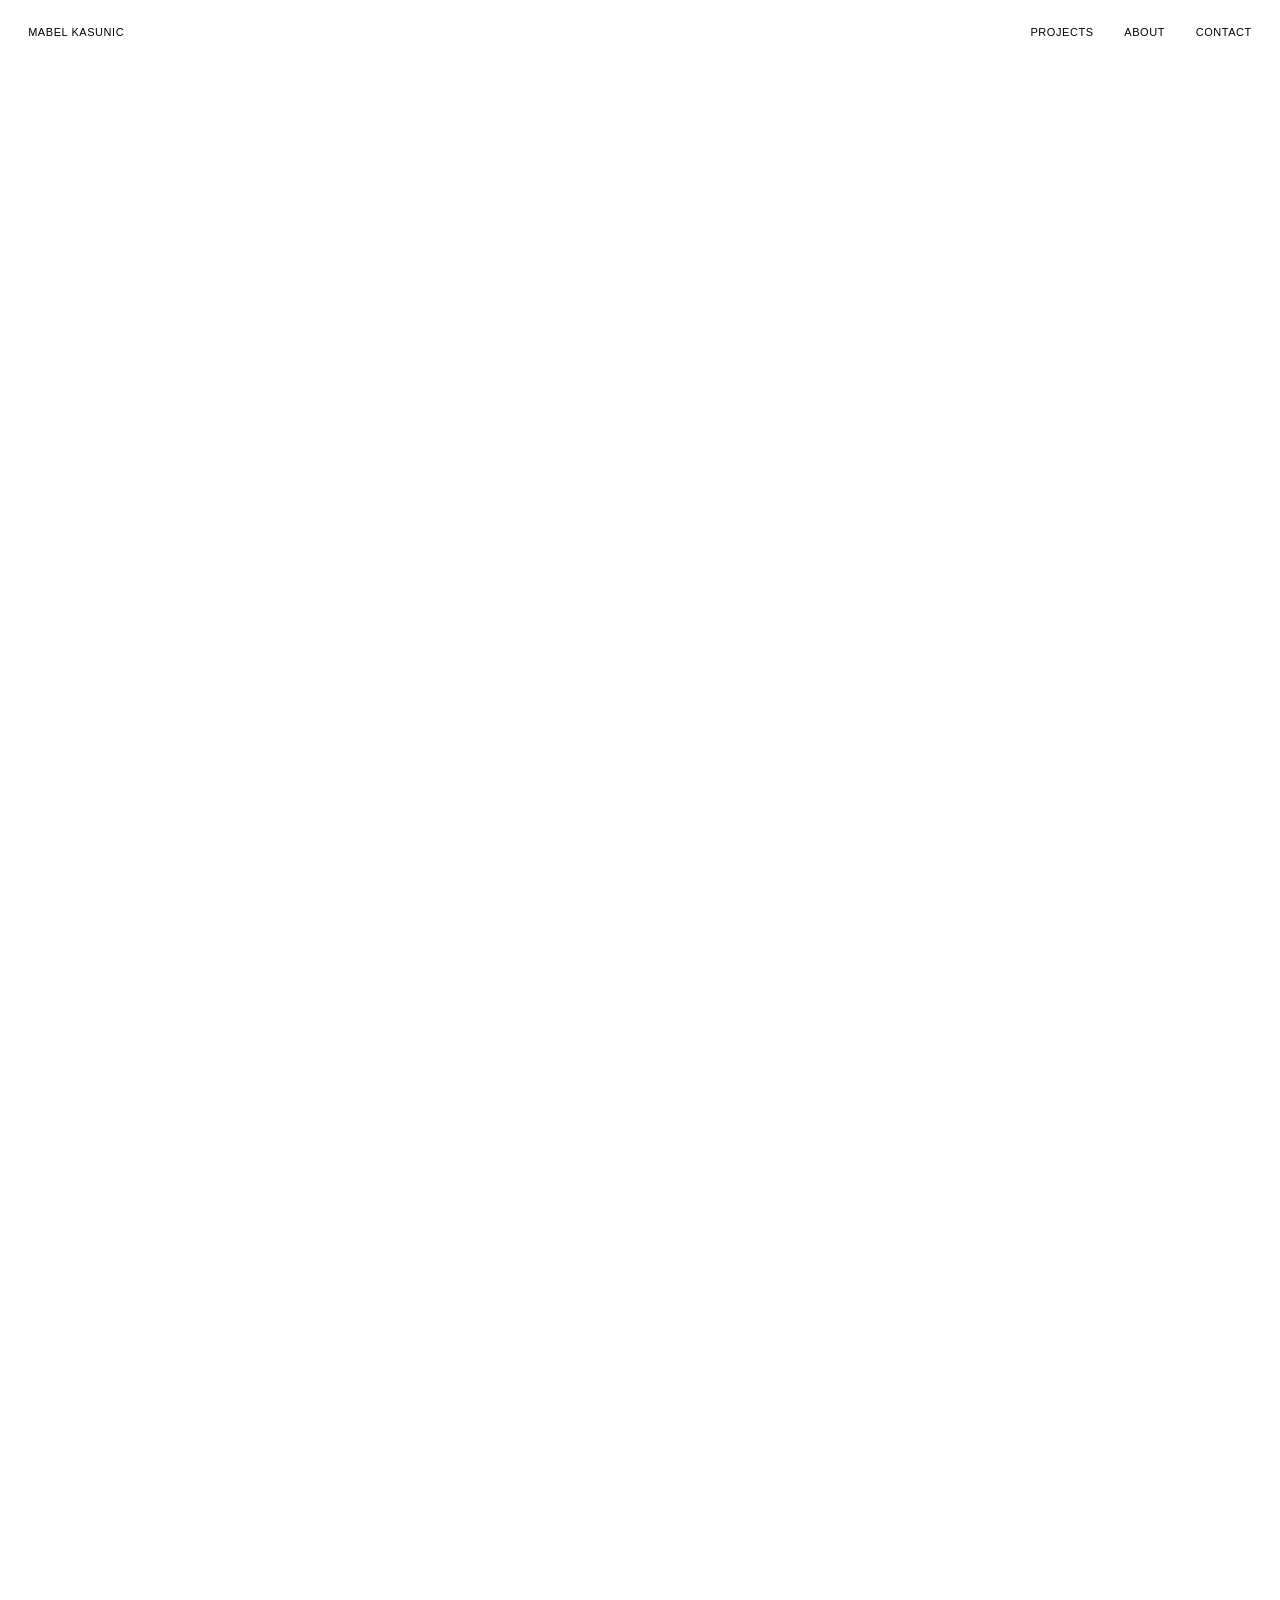
==== commit 35e8f8a3: "Fit the big titles to the page so letters are never cut off The home page name and About title now m" ====
--- a/index.html
+++ b/index.html
@@ -39,7 +39,7 @@
   <main>
     <!-- Hero -->
     <section class="wrap hero" aria-labelledby="hero-name">
-      <h1 class="name" id="hero-name">
+      <h1 class="name" id="hero-name" data-fit data-fit-max="250">
         <span class="line"><span>MABEL</span></span>
         <span class="line"><span>KASUNIC</span></span>
         <img class="name-underline" src="images/name-underline.png" alt="" aria-hidden="true" draggable="false">
--- a/css/home.css
+++ b/css/home.css
@@ -20,14 +20,14 @@
 /* Hero */
 .hero { padding-top: clamp(56px, 11vw, 180px); padding-bottom: clamp(64px, 8vw, 128px); }
 /* The name always fills the content width: it scales down on phones and up on large screens (capped at 250px). */
-.name { margin: 0 0 0 -.04em; font-weight: 500; font-size: min(250px, calc((100vw - 2 * var(--pad)) / 7.45)); line-height: 1; letter-spacing: -.05em; white-space: nowrap; display: flex; gap: .2em; }
+.name { margin: 0 0 0 -.04em; font-weight: 500; font-size: min(250px, calc((100vw - 2 * var(--pad)) / 7.9)); line-height: 1; letter-spacing: -.05em; white-space: nowrap; display: flex; gap: .2em; }
 .line { display: block; overflow: hidden; padding-top: .06em; padding-bottom: .04em; padding-right: .02em; }
 .line > span { display: block; transform: translateY(110%); transition: transform 1.15s var(--ease); }
 .line:nth-child(2) > span { transition-delay: .06s; }
 .is-ready .line > span { transform: translateY(0); }
 /* Hand-drawn underline under the name: wipes in left to right on hover */
 .name { position: relative; isolation: isolate; }
-.name-underline { position: absolute; left: 0; top: .95em; width: 100%; height: .12em; z-index: -1; pointer-events: none; user-select: none; clip-path: inset(0 100% 0 0); transition: clip-path .7s cubic-bezier(.65, 0, .35, 1); }
+.name-underline { position: absolute; left: 0; top: .95em; width: 100%; height: .28em; z-index: -1; pointer-events: none; user-select: none; clip-path: inset(0 100% 0 0); transition: clip-path .7s cubic-bezier(.65, 0, .35, 1); }
 .name:hover .name-underline { clip-path: inset(0 0 0 0); }
 @media (hover: none) { .name-underline { clip-path: inset(0 0 0 0); } }
 .hero-media { margin: clamp(16px, 2vw, 32px) 0 0; position: relative; overflow: hidden; aspect-ratio: 16 / 9; background: #F3F3F2; clip-path: inset(100% 0 0 0); transition: clip-path 1.3s .15s var(--ease-io); }
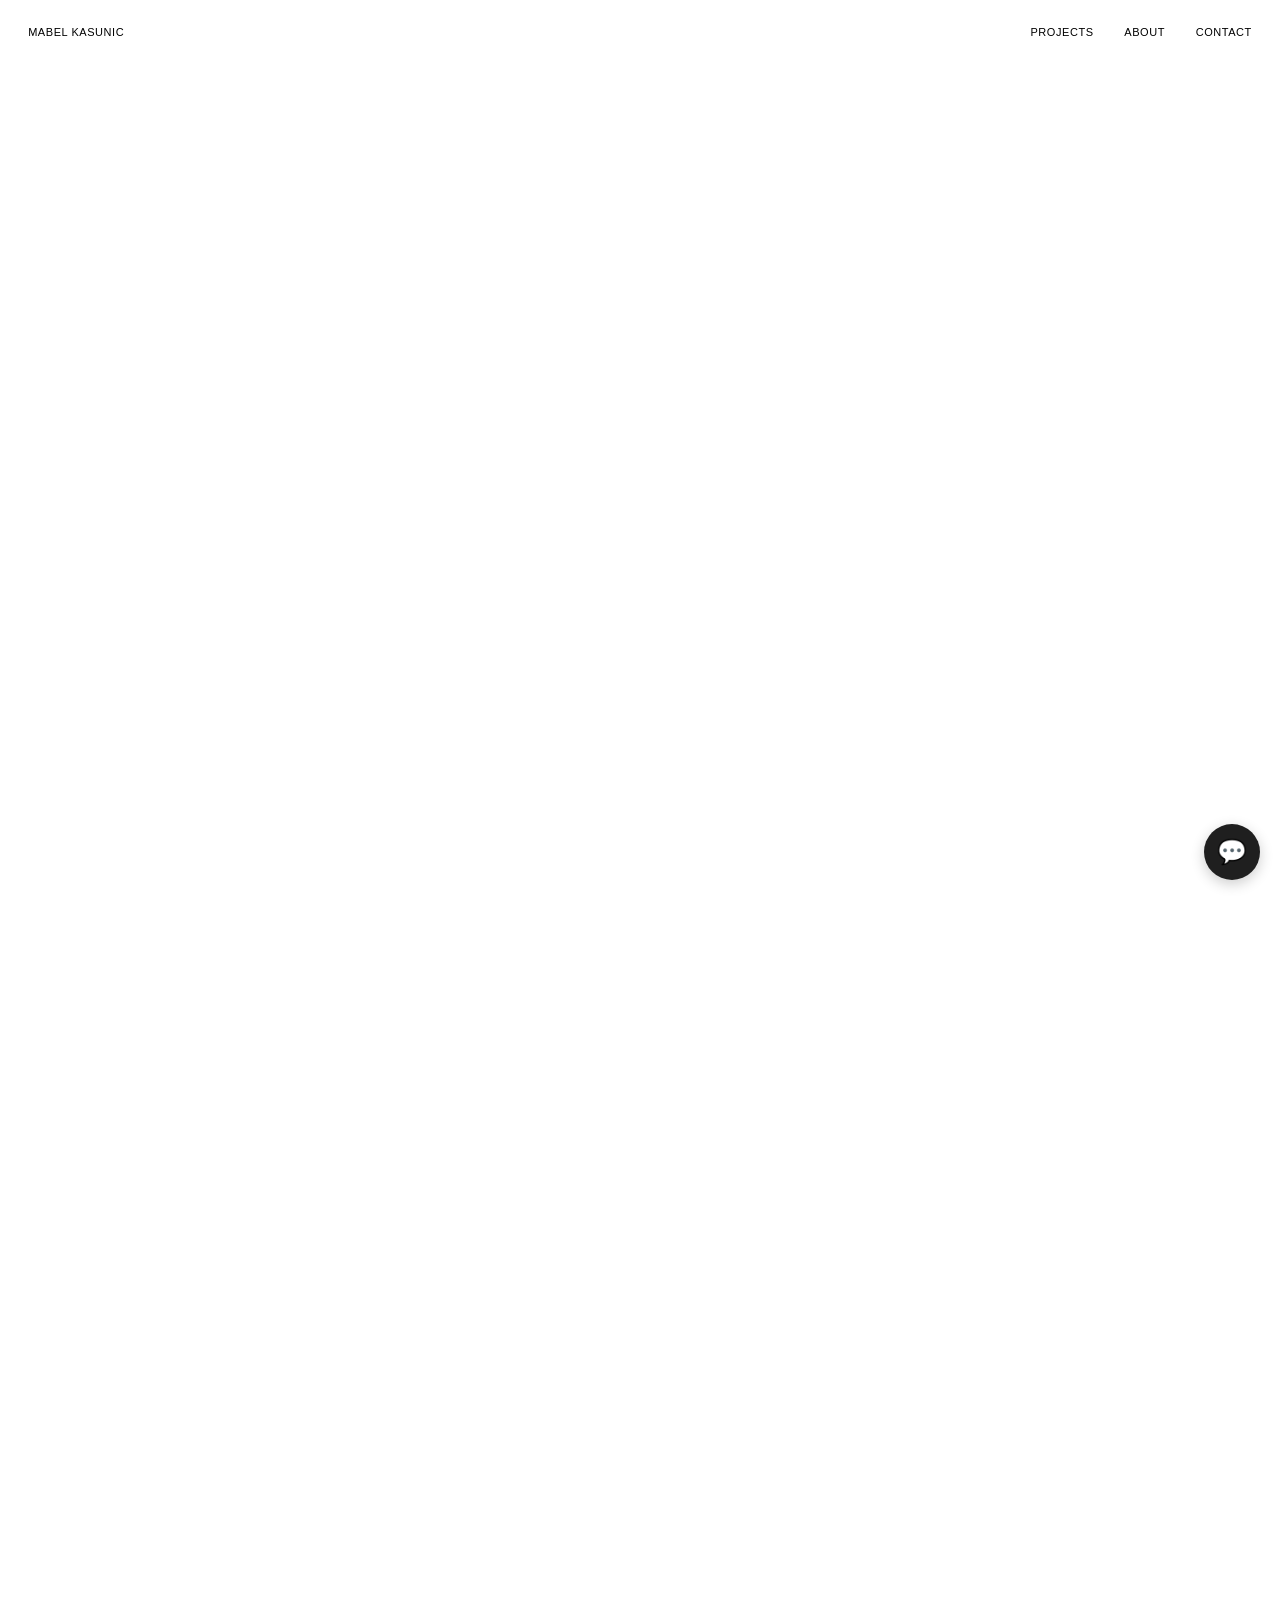
==== commit 13e1dabb: "Add chat widget script to index.html" ====
--- a/index.html
+++ b/index.html
@@ -124,5 +124,6 @@
   </footer>
 </div>
 <script src="js/main.js"></script>
+  <script src="/chat-widget.js" defer></script>
 </body>
 </html>
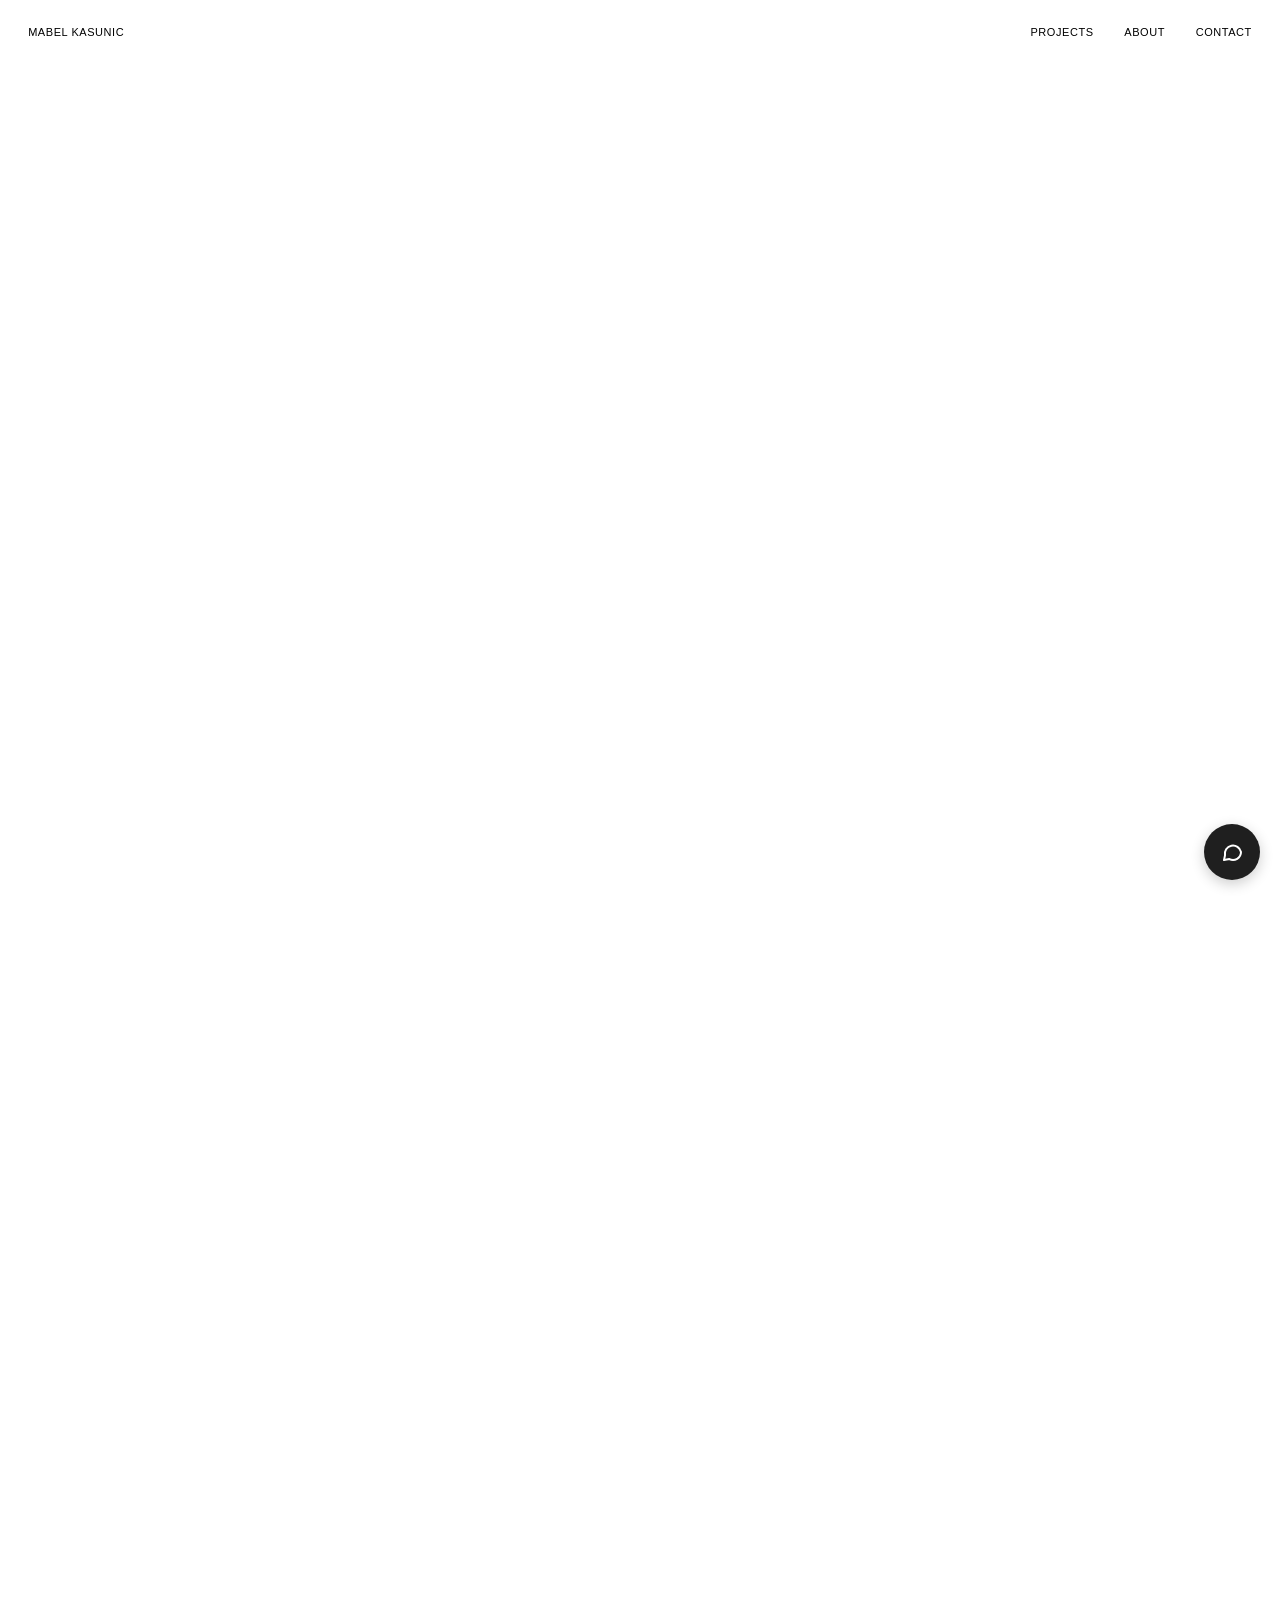
==== commit 539aba79: "Add Memora project: home page card and project page with cover, title and brief Co-Authored-By: Clau" ====
--- a/index.html
+++ b/index.html
@@ -60,7 +60,7 @@
     <section class="wrap projects" id="projects" aria-labelledby="projects-title">
       <div class="cols section-head rv">
         <h2 class="section-title" id="projects-title">Projects</h2>
-        <span class="section-count small mute">Items (02)</span>
+        <span class="section-count small mute">Items (03)</span>
       </div>
       <div class="grid">
 
@@ -88,6 +88,20 @@
               <span class="num">02</span>
               <h3 class="title"><span class="roll"><span class="roll-a">TechTank</span><span class="roll-b" aria-hidden="true">TechTank</span></span></h3>
               <span class="cat">Industrial Design</span>
+            </div>
+          </a>
+        </article>
+
+        <article class="card rv">
+          <a class="card-link" href="memora.html">
+            <div class="media">
+              <img class="media-img" src="images/memora-cover.jpg" alt="The white Memora logo, a book with a search bar and magnifying glass, over a wall of colourful stacked books" loading="lazy">
+              <span class="tag" aria-hidden="true">UX/UI Design</span>
+            </div>
+            <div class="meta">
+              <span class="num">03</span>
+              <h3 class="title"><span class="roll"><span class="roll-a">Memora</span><span class="roll-b" aria-hidden="true">Memora</span></span></h3>
+              <span class="cat">UX/UI Design</span>
             </div>
           </a>
         </article>
